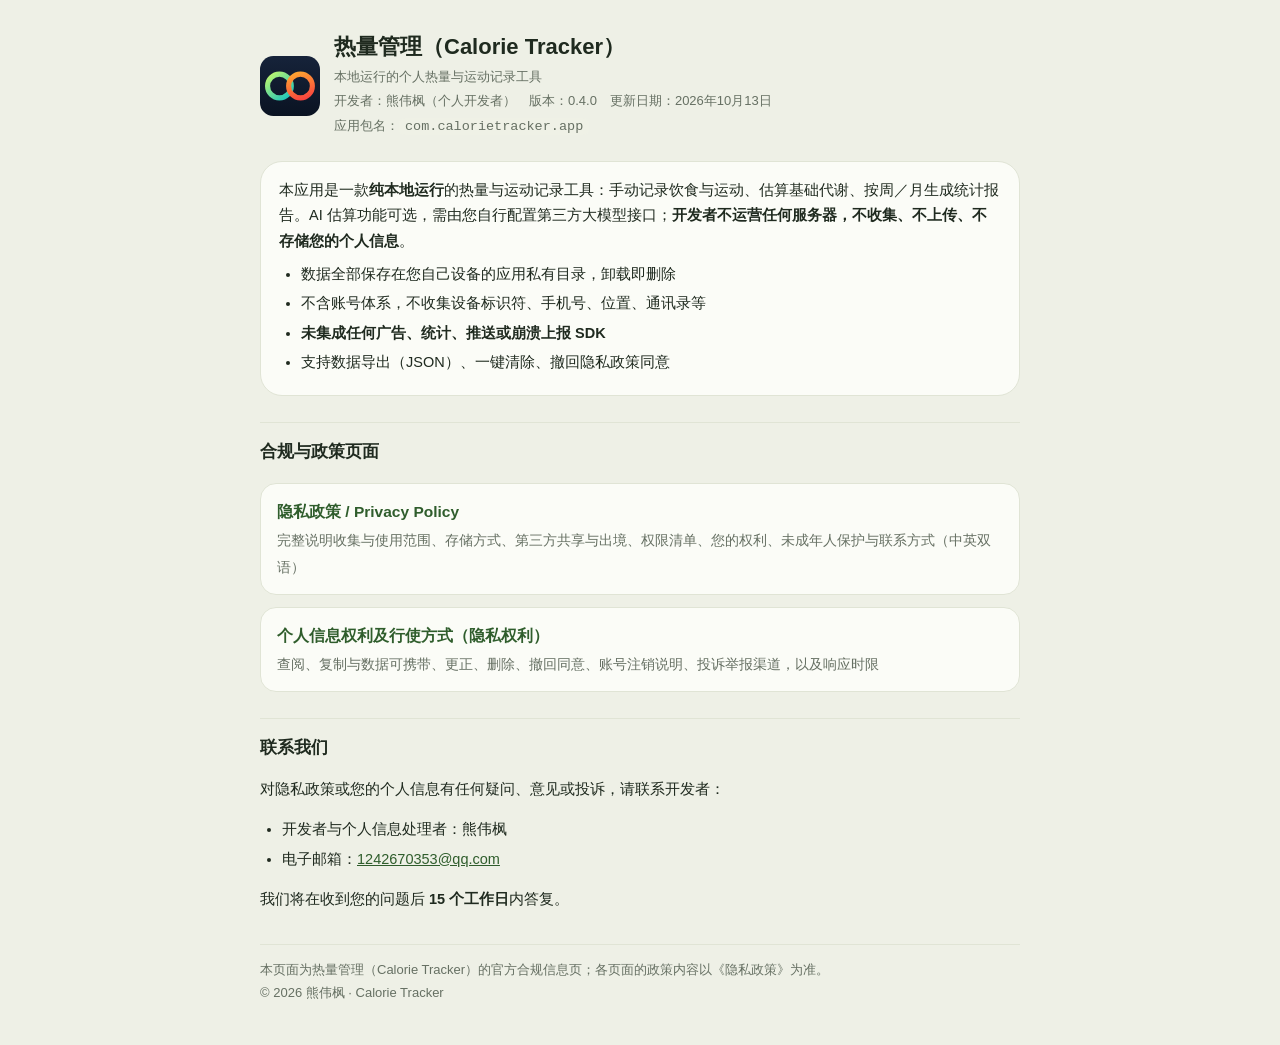
==== index.html @ e2649bfe "Add files via upload" ====
<!doctype html>
<html lang="zh-CN">
<head>
<meta charset="utf-8">
<meta name="viewport" content="width=device-width, initial-scale=1, viewport-fit=cover">
<meta name="referrer" content="no-referrer">
<meta name="theme-color" content="#eef0e6">
<meta name="description" content="热量管理（Calorie Tracker）官方页面：应用简介、隐私政策与个人信息权利行使方式。开发者：熊伟枫。">
<title>热量管理（Calorie Tracker）· 隐私政策与权利说明</title>
<style>
:root{--bg:#eef0e6;--card:#fbfcf7;--ink:#1f2a1f;--muted:#667063;--line:#e0e4d5;--primary:#2f5d2c;--primary-soft:#dfead6;--r-lg:22px;--r-md:16px}
*{box-sizing:border-box}
body{margin:0;background:var(--bg);color:var(--ink);font:15px/1.75 -apple-system,BlinkMacSystemFont,"Segoe UI","Noto Sans SC","PingFang SC","Microsoft YaHei",sans-serif;padding:0 16px 40px;-webkit-text-size-adjust:100%}
.wrap{max-width:760px;margin:0 auto}
header{padding:32px 0 6px;display:flex;gap:14px;align-items:center;flex-wrap:wrap}
h1{font-size:22px;margin:0 0 4px;line-height:1.35}
h2{font-size:17px;margin:26px 0 8px;padding-top:14px;border-top:1px solid var(--line)}
p,li{font-size:14.5px}
ul{padding-left:22px;margin:8px 0}
li{margin:4px 0}
.meta{color:var(--muted);font-size:13px;margin:2px 0}
.card{background:var(--card);border:1px solid var(--line);border-radius:var(--r-lg);padding:16px 18px;margin:14px 0}
.links{display:grid;gap:12px;margin:16px 0}
a.link{display:block;background:var(--card);border:1px solid var(--line);border-radius:var(--r-md);padding:14px 16px;text-decoration:none;color:var(--ink);transition:border-color .15s,background .15s}
a.link:hover,a.link:focus{border-color:var(--primary);background:#f4f7ee}
a.link b{display:block;font-size:15.5px;color:var(--primary);margin-bottom:2px}
a.link span{font-size:13.5px;color:var(--muted)}
a{color:var(--primary)}
code{background:#eff1e6;border-radius:6px;padding:1px 6px;font-size:13.5px;word-break:break-all}
footer{margin-top:32px;padding-top:14px;border-top:1px solid var(--line);color:var(--muted);font-size:13px}
</style>
</head>
<body>
<div class="wrap">

<header>
  <svg viewBox="0 0 36 36" width="60" height="60" role="img" aria-label="热量管理 应用图标">
    <defs>
      <linearGradient id="bgg" gradientUnits="userSpaceOnUse" x1="18" y1="0" x2="18" y2="36">
        <stop offset="0" stop-color="#16233a"/><stop offset="1" stop-color="#0a1322"/>
      </linearGradient>
      <linearGradient id="grn" gradientUnits="userSpaceOnUse" x1="5" y1="10" x2="19" y2="27">
        <stop offset="0" stop-color="#c6f86a"/><stop offset="1" stop-color="#06bfc6"/>
      </linearGradient>
      <linearGradient id="org" gradientUnits="userSpaceOnUse" x1="24" y1="9" x2="30" y2="27">
        <stop offset="0" stop-color="#fea431"/><stop offset="1" stop-color="#f83840"/>
      </linearGradient>
    </defs>
    <rect width="36" height="36" rx="8" fill="url(#bgg)"/>
    <circle cx="11.67" cy="18" r="7.13" fill="none" stroke="url(#grn)" stroke-width="3.07"/>
    <circle cx="24.3" cy="18" r="7.13" fill="none" stroke="url(#org)" stroke-width="3.07"/>
  </svg>
  <div>
    <h1>热量管理（Calorie Tracker）</h1>
    <p class="meta">本地运行的个人热量与运动记录工具</p>
    <p class="meta">开发者：熊伟枫（个人开发者）　版本：0.4.0　更新日期：2026年10月13日</p>
    <p class="meta">应用包名：<code>com.calorietracker.app</code></p>
  </div>
</header>

<div class="card">
  <p style="margin:0">本应用是一款<strong>纯本地运行</strong>的热量与运动记录工具：手动记录饮食与运动、估算基础代谢、按周／月生成统计报告。AI 估算功能可选，需由您自行配置第三方大模型接口；<strong>开发者不运营任何服务器，不收集、不上传、不存储您的个人信息</strong>。</p>
  <ul style="margin-bottom:0">
    <li>数据全部保存在您自己设备的应用私有目录，卸载即删除</li>
    <li>不含账号体系，不收集设备标识符、手机号、位置、通讯录等</li>
    <li><strong>未集成任何广告、统计、推送或崩溃上报 SDK</strong></li>
    <li>支持数据导出（JSON）、一键清除、撤回隐私政策同意</li>
  </ul>
</div>

<h2>合规与政策页面</h2>
<div class="links">
  <a class="link" href="privacy.html">
    <b>隐私政策 / Privacy Policy</b>
    <span>完整说明收集与使用范围、存储方式、第三方共享与出境、权限清单、您的权利、未成年人保护与联系方式（中英双语）</span>
  </a>
  <a class="link" href="privacy.html#rights">
    <b>个人信息权利及行使方式（隐私权利）</b>
    <span>查阅、复制与数据可携带、更正、删除、撤回同意、账号注销说明、投诉举报渠道，以及响应时限</span>
  </a>
</div>

<h2>联系我们</h2>
<p>对隐私政策或您的个人信息有任何疑问、意见或投诉，请联系开发者：</p>
<ul>
  <li>开发者与个人信息处理者：熊伟枫</li>
  <li>电子邮箱：<a href="mailto:1242670353@qq.com">1242670353@qq.com</a></li>
</ul>
<p>我们将在收到您的问题后 <strong>15 个工作日</strong>内答复。</p>

<footer>
  本页面为热量管理（Calorie Tracker）的官方合规信息页；各页面的政策内容以《隐私政策》为准。<br>
  © 2026 熊伟枫 · Calorie Tracker
</footer>
</div>
</body>
</html>
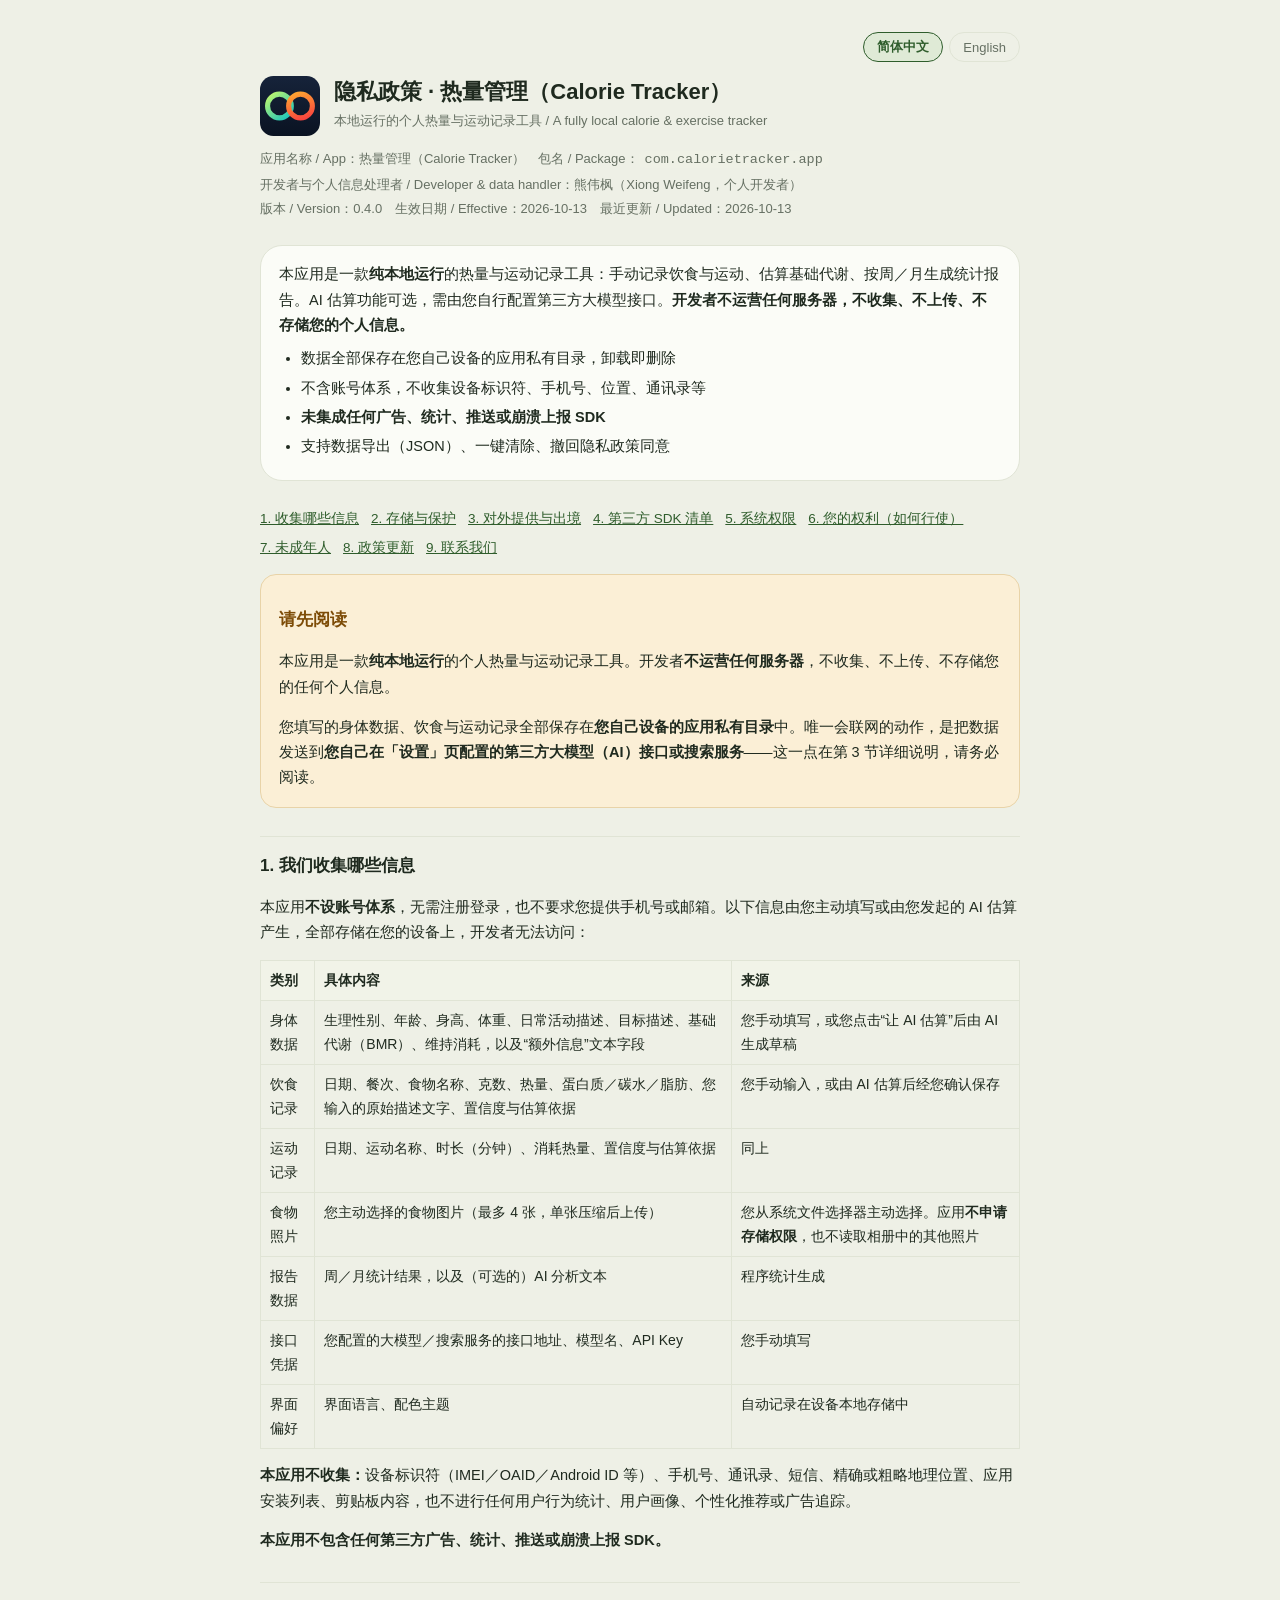
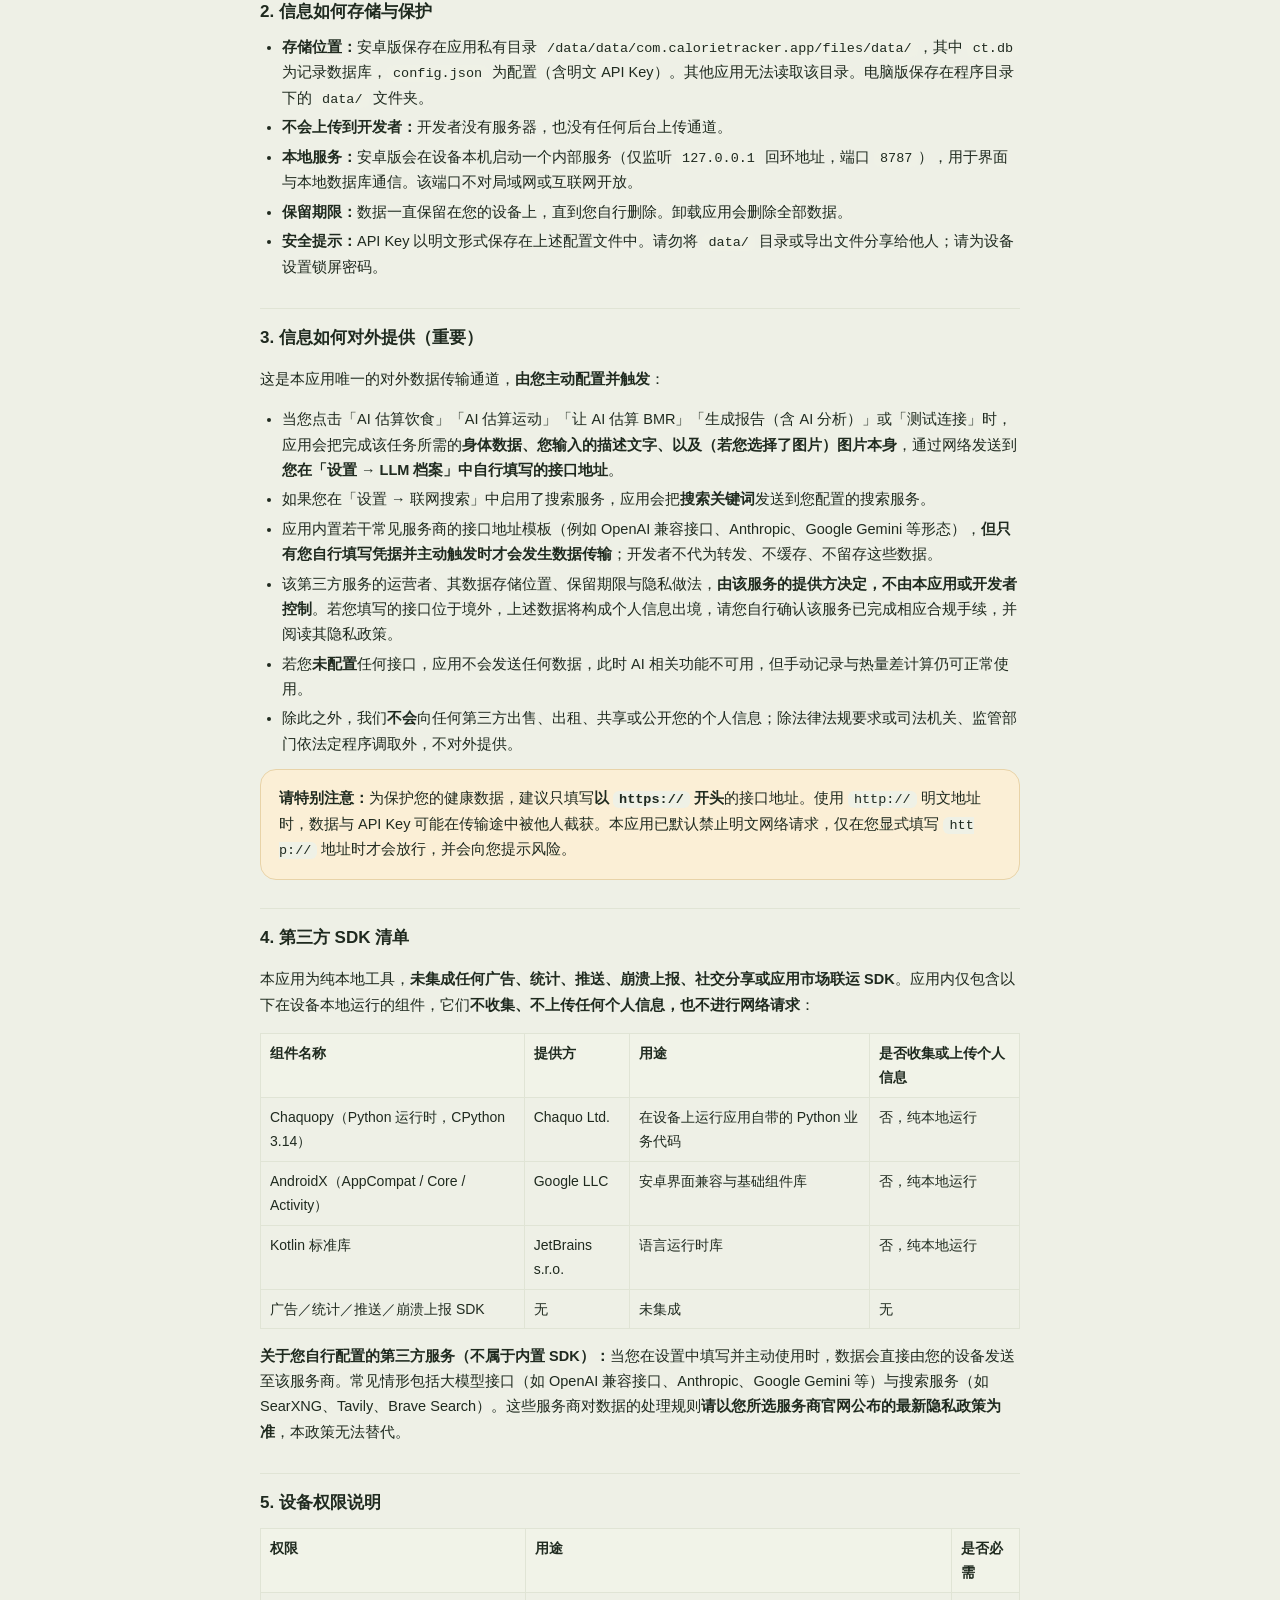
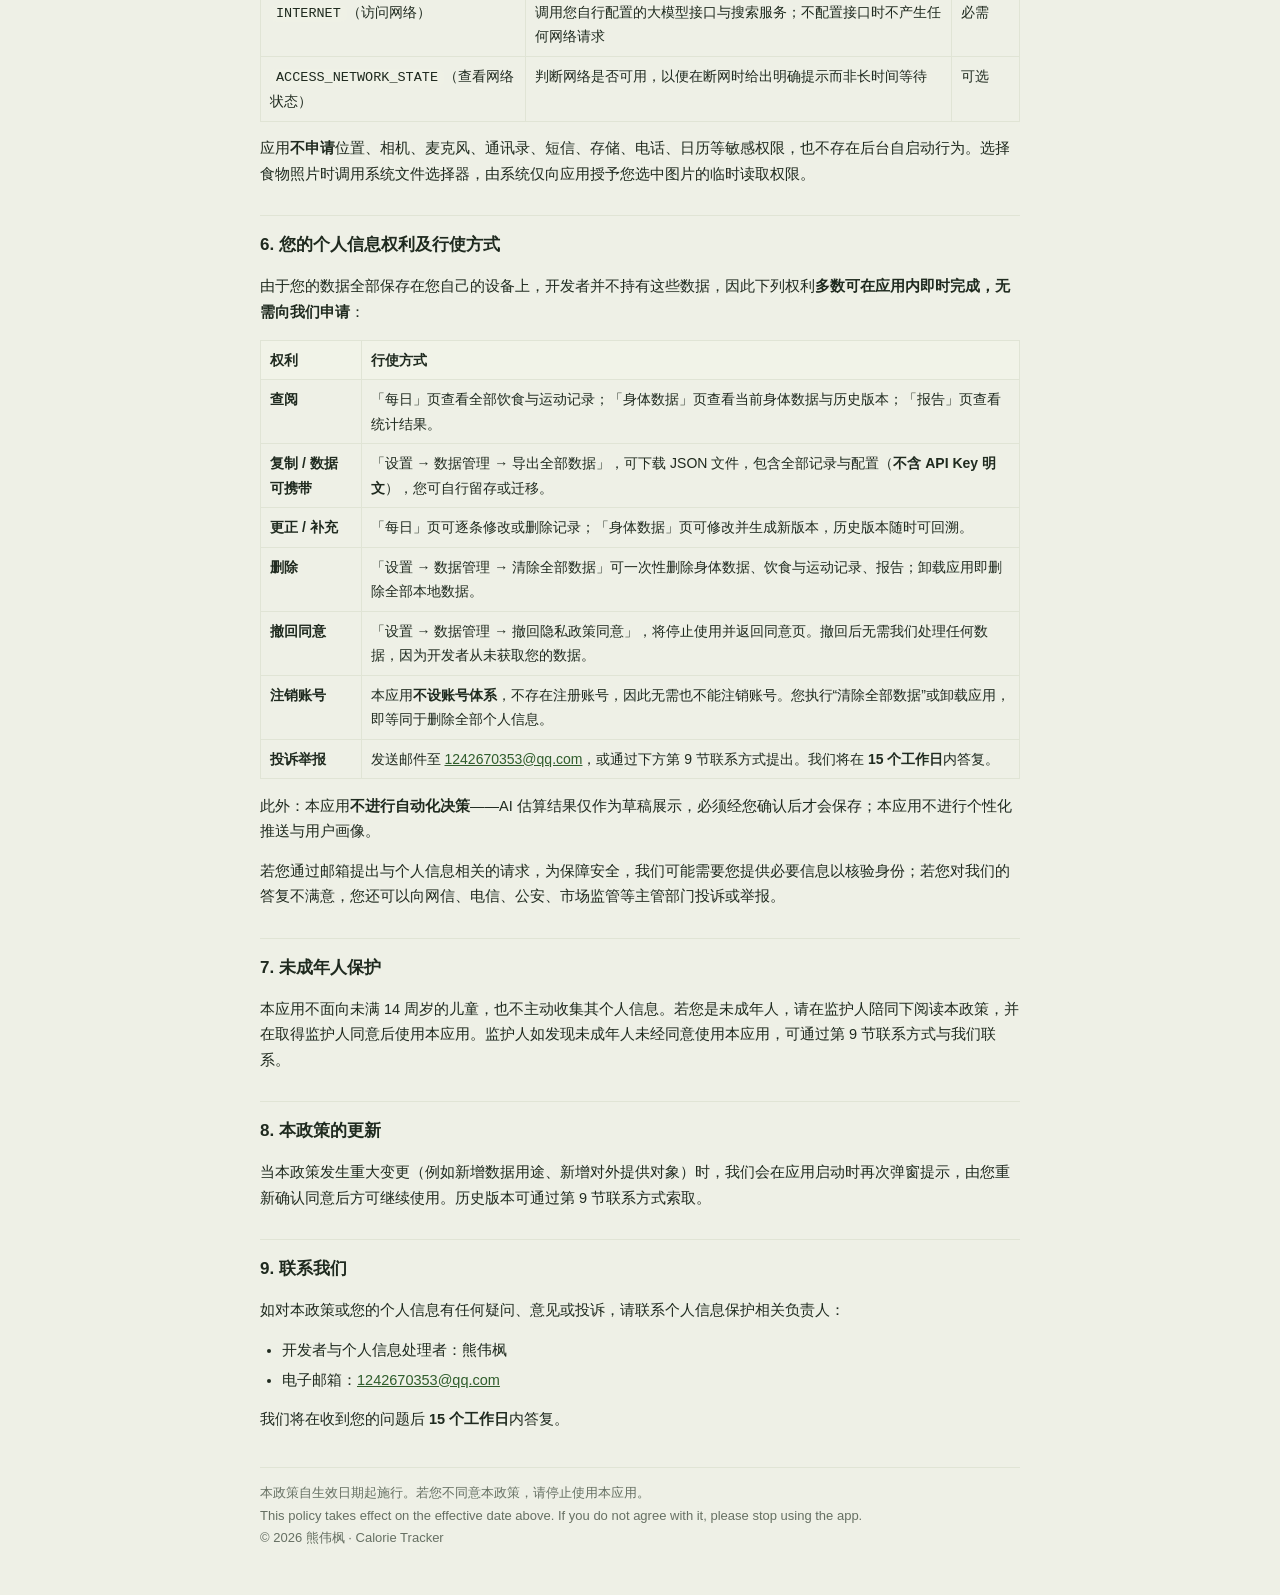
==== commit fde50759: "Add files via upload" ====
--- a/index.html
+++ b/index.html
@@ -5,93 +5,344 @@
 <meta name="viewport" content="width=device-width, initial-scale=1, viewport-fit=cover">
 <meta name="referrer" content="no-referrer">
 <meta name="theme-color" content="#eef0e6">
-<meta name="description" content="热量管理（Calorie Tracker）官方页面：应用简介、隐私政策与个人信息权利行使方式。开发者：熊伟枫。">
-<title>热量管理（Calorie Tracker）· 隐私政策与权利说明</title>
+<meta name="description" content="热量管理（Calorie Tracker）隐私政策、个人信息权利行使方式与应用简介。开发者：熊伟枫。">
+<title>隐私政策 · 热量管理（Calorie Tracker）</title>
 <style>
-:root{--bg:#eef0e6;--card:#fbfcf7;--ink:#1f2a1f;--muted:#667063;--line:#e0e4d5;--primary:#2f5d2c;--primary-soft:#dfead6;--r-lg:22px;--r-md:16px}
+:root{--bg:#eef0e6;--card:#fbfcf7;--ink:#1f2a1f;--muted:#667063;--line:#e0e4d5;--primary:#2f5d2c;--primary-soft:#dfead6;--warn:#a4640f;--warn-soft:#fbefd6;--r-lg:22px;--r-md:16px;--r-sm:12px}
 *{box-sizing:border-box}
-body{margin:0;background:var(--bg);color:var(--ink);font:15px/1.75 -apple-system,BlinkMacSystemFont,"Segoe UI","Noto Sans SC","PingFang SC","Microsoft YaHei",sans-serif;padding:0 16px 40px;-webkit-text-size-adjust:100%}
+body{margin:0;background:var(--bg);color:var(--ink);font:15px/1.75 -apple-system,BlinkMacSystemFont,"Segoe UI","Noto Sans SC","PingFang SC","Microsoft YaHei",sans-serif;padding:0 16px 48px;-webkit-text-size-adjust:100%}
 .wrap{max-width:760px;margin:0 auto}
-header{padding:32px 0 6px;display:flex;gap:14px;align-items:center;flex-wrap:wrap}
+header{padding:28px 0 8px}
+.hero{display:flex;gap:14px;align-items:center;flex-wrap:wrap}
 h1{font-size:22px;margin:0 0 4px;line-height:1.35}
-h2{font-size:17px;margin:26px 0 8px;padding-top:14px;border-top:1px solid var(--line)}
+h2{font-size:17px;margin:28px 0 8px;padding-top:14px;border-top:1px solid var(--line)}
+h3{font-size:15px;margin:18px 0 6px}
 p,li{font-size:14.5px}
-ul{padding-left:22px;margin:8px 0}
+ul,ol{padding-left:22px;margin:8px 0}
 li{margin:4px 0}
 .meta{color:var(--muted);font-size:13px;margin:2px 0}
 .card{background:var(--card);border:1px solid var(--line);border-radius:var(--r-lg);padding:16px 18px;margin:14px 0}
-.links{display:grid;gap:12px;margin:16px 0}
-a.link{display:block;background:var(--card);border:1px solid var(--line);border-radius:var(--r-md);padding:14px 16px;text-decoration:none;color:var(--ink);transition:border-color .15s,background .15s}
-a.link:hover,a.link:focus{border-color:var(--primary);background:#f4f7ee}
-a.link b{display:block;font-size:15.5px;color:var(--primary);margin-bottom:2px}
-a.link span{font-size:13.5px;color:var(--muted)}
+.warn{background:var(--warn-soft);border-color:#e8d3a8;border-radius:var(--r-md)}
+.warn h2,.warn h3{border:0;margin-top:0;color:#7d4c07}
+code{background:#eff1e6;border-radius:6px;padding:1px 6px;font-size:13.5px;word-break:break-all}
+table{width:100%;border-collapse:collapse;margin:10px 0;font-size:14px}
+th,td{border:1px solid var(--line);padding:7px 9px;text-align:left;vertical-align:top}
+th{background:#f1f3e8;font-weight:600}
 a{color:var(--primary)}
-code{background:#eff1e6;border-radius:6px;padding:1px 6px;font-size:13.5px;word-break:break-all}
-footer{margin-top:32px;padding-top:14px;border-top:1px solid var(--line);color:var(--muted);font-size:13px}
+.toc{display:flex;flex-wrap:wrap;gap:6px 12px;padding:12px 0 0;font-size:13.5px}
+.top{display:flex;gap:10px;align-items:center;flex-wrap:wrap;padding:4px 0 0}
+.lang{display:flex;gap:6px;margin-left:auto}
+.lang button{background:transparent;border:1px solid var(--line);border-radius:999px;padding:5px 13px;font-size:13px;color:var(--muted);cursor:pointer;font-family:inherit}
+.lang button[aria-pressed="true"]{background:var(--primary-soft);border-color:var(--primary);color:var(--primary);font-weight:600}
+.anchor{scroll-margin-top:16px}
+footer{margin-top:34px;padding-top:14px;border-top:1px solid var(--line);color:var(--muted);font-size:13px}
+[hidden]{display:none!important}
+@media print{body{background:#fff}.lang{display:none}}
 </style>
 </head>
 <body>
 <div class="wrap">
 
 <header>
-  <svg viewBox="0 0 36 36" width="60" height="60" role="img" aria-label="热量管理 应用图标">
-    <defs>
-      <linearGradient id="bgg" gradientUnits="userSpaceOnUse" x1="18" y1="0" x2="18" y2="36">
-        <stop offset="0" stop-color="#16233a"/><stop offset="1" stop-color="#0a1322"/>
-      </linearGradient>
-      <linearGradient id="grn" gradientUnits="userSpaceOnUse" x1="5" y1="10" x2="19" y2="27">
-        <stop offset="0" stop-color="#c6f86a"/><stop offset="1" stop-color="#06bfc6"/>
-      </linearGradient>
-      <linearGradient id="org" gradientUnits="userSpaceOnUse" x1="24" y1="9" x2="30" y2="27">
-        <stop offset="0" stop-color="#fea431"/><stop offset="1" stop-color="#f83840"/>
-      </linearGradient>
-    </defs>
-    <rect width="36" height="36" rx="8" fill="url(#bgg)"/>
-    <circle cx="11.67" cy="18" r="7.13" fill="none" stroke="url(#grn)" stroke-width="3.07"/>
-    <circle cx="24.3" cy="18" r="7.13" fill="none" stroke="url(#org)" stroke-width="3.07"/>
-  </svg>
-  <div>
-    <h1>热量管理（Calorie Tracker）</h1>
-    <p class="meta">本地运行的个人热量与运动记录工具</p>
-    <p class="meta">开发者：熊伟枫（个人开发者）　版本：0.4.0　更新日期：2026年10月13日</p>
-    <p class="meta">应用包名：<code>com.calorietracker.app</code></p>
-  </div>
+  <div class="top">
+    <span class="lang">
+      <button type="button" data-lang="zh-CN" aria-pressed="true">简体中文</button>
+      <button type="button" data-lang="en" aria-pressed="false">English</button>
+    </span>
+  </div>
+  <div class="hero" style="margin-top:14px">
+    <svg viewBox="0 0 36 36" width="60" height="60" role="img" aria-label="热量管理 应用图标">
+      <defs>
+        <linearGradient id="bgg" gradientUnits="userSpaceOnUse" x1="18" y1="0" x2="18" y2="36">
+          <stop offset="0" stop-color="#16233a"/><stop offset="1" stop-color="#0a1322"/>
+        </linearGradient>
+        <linearGradient id="grn" gradientUnits="userSpaceOnUse" x1="5" y1="10" x2="19" y2="27">
+          <stop offset="0" stop-color="#c6f86a"/><stop offset="1" stop-color="#06bfc6"/>
+        </linearGradient>
+        <linearGradient id="org" gradientUnits="userSpaceOnUse" x1="24" y1="9" x2="30" y2="27">
+          <stop offset="0" stop-color="#fea431"/><stop offset="1" stop-color="#f83840"/>
+        </linearGradient>
+      </defs>
+      <rect width="36" height="36" rx="8" fill="url(#bgg)"/>
+      <circle cx="11.67" cy="18" r="7.13" fill="none" stroke="url(#grn)" stroke-width="3.07"/>
+      <circle cx="24.3" cy="18" r="7.13" fill="none" stroke="url(#org)" stroke-width="3.07"/>
+    </svg>
+    <div>
+      <h1>隐私政策 · 热量管理（Calorie Tracker）</h1>
+      <p class="meta">本地运行的个人热量与运动记录工具 / A fully local calorie &amp; exercise tracker</p>
+    </div>
+  </div>
+  <p class="meta" style="margin-top:12px">应用名称 / App：热量管理（Calorie Tracker）　包名 / Package：<code>com.calorietracker.app</code></p>
+  <p class="meta">开发者与个人信息处理者 / Developer &amp; data handler：熊伟枫（Xiong Weifeng，个人开发者）</p>
+  <p class="meta">版本 / Version：0.4.0　生效日期 / Effective：2026-10-13　最近更新 / Updated：2026-10-13</p>
 </header>
 
-<div class="card">
-  <p style="margin:0">本应用是一款<strong>纯本地运行</strong>的热量与运动记录工具：手动记录饮食与运动、估算基础代谢、按周／月生成统计报告。AI 估算功能可选，需由您自行配置第三方大模型接口；<strong>开发者不运营任何服务器，不收集、不上传、不存储您的个人信息</strong>。</p>
-  <ul style="margin-bottom:0">
-    <li>数据全部保存在您自己设备的应用私有目录，卸载即删除</li>
-    <li>不含账号体系，不收集设备标识符、手机号、位置、通讯录等</li>
-    <li><strong>未集成任何广告、统计、推送或崩溃上报 SDK</strong></li>
-    <li>支持数据导出（JSON）、一键清除、撤回隐私政策同意</li>
-  </ul>
+<!-- ==================== 简体中文 ==================== -->
+<div data-lang-block="zh-CN">
+
+  <div class="card">
+    <p style="margin:0 0 6px">本应用是一款<strong>纯本地运行</strong>的热量与运动记录工具：手动记录饮食与运动、估算基础代谢、按周／月生成统计报告。AI 估算功能可选，需由您自行配置第三方大模型接口。<strong>开发者不运营任何服务器，不收集、不上传、不存储您的个人信息。</strong></p>
+    <ul style="margin-bottom:0">
+      <li>数据全部保存在您自己设备的应用私有目录，卸载即删除</li>
+      <li>不含账号体系，不收集设备标识符、手机号、位置、通讯录等</li>
+      <li><strong>未集成任何广告、统计、推送或崩溃上报 SDK</strong></li>
+      <li>支持数据导出（JSON）、一键清除、撤回隐私政策同意</li>
+    </ul>
+  </div>
+
+  <nav class="toc" aria-label="目录">
+    <a href="#collect">1. 收集哪些信息</a>
+    <a href="#store">2. 存储与保护</a>
+    <a href="#share">3. 对外提供与出境</a>
+    <a href="#sdk">4. 第三方 SDK 清单</a>
+    <a href="#permission">5. 系统权限</a>
+    <a href="#rights">6. 您的权利（如何行使）</a>
+    <a href="#minor">7. 未成年人</a>
+    <a href="#update">8. 政策更新</a>
+    <a href="#contact">9. 联系我们</a>
+  </nav>
+
+  <div class="card warn">
+    <h2>请先阅读</h2>
+    <p>本应用是一款<strong>纯本地运行</strong>的个人热量与运动记录工具。开发者<strong>不运营任何服务器</strong>，不收集、不上传、不存储您的任何个人信息。</p>
+    <p style="margin-bottom:0">您填写的身体数据、饮食与运动记录全部保存在<strong>您自己设备的应用私有目录</strong>中。唯一会联网的动作，是把数据发送到<strong>您自己在「设置」页配置的第三方大模型（AI）接口或搜索服务</strong>——这一点在第 3 节详细说明，请务必阅读。</p>
+  </div>
+
+  <h2 id="collect" class="anchor">1. 我们收集哪些信息</h2>
+  <p>本应用<strong>不设账号体系</strong>，无需注册登录，也不要求您提供手机号或邮箱。以下信息由您主动填写或由您发起的 AI 估算产生，全部存储在您的设备上，开发者无法访问：</p>
+  <table>
+    <tr><th>类别</th><th>具体内容</th><th>来源</th></tr>
+    <tr><td>身体数据</td><td>生理性别、年龄、身高、体重、日常活动描述、目标描述、基础代谢（BMR）、维持消耗，以及“额外信息”文本字段</td><td>您手动填写，或您点击“让 AI 估算”后由 AI 生成草稿</td></tr>
+    <tr><td>饮食记录</td><td>日期、餐次、食物名称、克数、热量、蛋白质／碳水／脂肪、您输入的原始描述文字、置信度与估算依据</td><td>您手动输入，或由 AI 估算后经您确认保存</td></tr>
+    <tr><td>运动记录</td><td>日期、运动名称、时长（分钟）、消耗热量、置信度与估算依据</td><td>同上</td></tr>
+    <tr><td>食物照片</td><td>您主动选择的食物图片（最多 4 张，单张压缩后上传）</td><td>您从系统文件选择器主动选择。应用<strong>不申请存储权限</strong>，也不读取相册中的其他照片</td></tr>
+    <tr><td>报告数据</td><td>周／月统计结果，以及（可选的）AI 分析文本</td><td>程序统计生成</td></tr>
+    <tr><td>接口凭据</td><td>您配置的大模型／搜索服务的接口地址、模型名、API Key</td><td>您手动填写</td></tr>
+    <tr><td>界面偏好</td><td>界面语言、配色主题</td><td>自动记录在设备本地存储中</td></tr>
+  </table>
+  <p><strong>本应用不收集：</strong>设备标识符（IMEI／OAID／Android ID 等）、手机号、通讯录、短信、精确或粗略地理位置、应用安装列表、剪贴板内容，也不进行任何用户行为统计、用户画像、个性化推荐或广告追踪。</p>
+  <p><strong>本应用不包含任何第三方广告、统计、推送或崩溃上报 SDK。</strong></p>
+
+  <h2 id="store" class="anchor">2. 信息如何存储与保护</h2>
+  <ul>
+    <li><strong>存储位置：</strong>安卓版保存在应用私有目录 <code>/data/data/com.calorietracker.app/files/data/</code>，其中 <code>ct.db</code> 为记录数据库，<code>config.json</code> 为配置（含明文 API Key）。其他应用无法读取该目录。电脑版保存在程序目录下的 <code>data/</code> 文件夹。</li>
+    <li><strong>不会上传到开发者：</strong>开发者没有服务器，也没有任何后台上传通道。</li>
+    <li><strong>本地服务：</strong>安卓版会在设备本机启动一个内部服务（仅监听 <code>127.0.0.1</code> 回环地址，端口 <code>8787</code>），用于界面与本地数据库通信。该端口不对局域网或互联网开放。</li>
+    <li><strong>保留期限：</strong>数据一直保留在您的设备上，直到您自行删除。卸载应用会删除全部数据。</li>
+    <li><strong>安全提示：</strong>API Key 以明文形式保存在上述配置文件中。请勿将 <code>data/</code> 目录或导出文件分享给他人；请为设备设置锁屏密码。</li>
+  </ul>
+
+  <h2 id="share" class="anchor">3. 信息如何对外提供（重要）</h2>
+  <p>这是本应用唯一的对外数据传输通道，<strong>由您主动配置并触发</strong>：</p>
+  <ul>
+    <li>当您点击「AI 估算饮食」「AI 估算运动」「让 AI 估算 BMR」「生成报告（含 AI 分析）」或「测试连接」时，应用会把完成该任务所需的<strong>身体数据、您输入的描述文字、以及（若您选择了图片）图片本身</strong>，通过网络发送到<strong>您在「设置 → LLM 档案」中自行填写的接口地址</strong>。</li>
+    <li>如果您在「设置 → 联网搜索」中启用了搜索服务，应用会把<strong>搜索关键词</strong>发送到您配置的搜索服务。</li>
+    <li>应用内置若干常见服务商的接口地址模板（例如 OpenAI 兼容接口、Anthropic、Google Gemini 等形态），<strong>但只有您自行填写凭据并主动触发时才会发生数据传输</strong>；开发者不代为转发、不缓存、不留存这些数据。</li>
+    <li>该第三方服务的运营者、其数据存储位置、保留期限与隐私做法，<strong>由该服务的提供方决定，不由本应用或开发者控制</strong>。若您填写的接口位于境外，上述数据将构成个人信息出境，请您自行确认该服务已完成相应合规手续，并阅读其隐私政策。</li>
+    <li>若您<strong>未配置</strong>任何接口，应用不会发送任何数据，此时 AI 相关功能不可用，但手动记录与热量差计算仍可正常使用。</li>
+    <li>除此之外，我们<strong>不会</strong>向任何第三方出售、出租、共享或公开您的个人信息；除法律法规要求或司法机关、监管部门依法定程序调取外，不对外提供。</li>
+  </ul>
+  <p class="card warn" style="margin:12px 0"><strong>请特别注意：</strong>为保护您的健康数据，建议只填写<strong>以 <code>https://</code> 开头</strong>的接口地址。使用 <code>http://</code> 明文地址时，数据与 API Key 可能在传输途中被他人截获。本应用已默认禁止明文网络请求，仅在您显式填写 <code>http://</code> 地址时才会放行，并会向您提示风险。</p>
+
+  <h2 id="sdk" class="anchor">4. 第三方 SDK 清单</h2>
+  <p>本应用为纯本地工具，<strong>未集成任何广告、统计、推送、崩溃上报、社交分享或应用市场联运 SDK</strong>。应用内仅包含以下在设备本地运行的组件，它们<strong>不收集、不上传任何个人信息，也不进行网络请求</strong>：</p>
+  <table>
+    <tr><th>组件名称</th><th>提供方</th><th>用途</th><th>是否收集或上传个人信息</th></tr>
+    <tr><td>Chaquopy（Python 运行时，CPython 3.14）</td><td>Chaquo Ltd.</td><td>在设备上运行应用自带的 Python 业务代码</td><td>否，纯本地运行</td></tr>
+    <tr><td>AndroidX（AppCompat / Core / Activity）</td><td>Google LLC</td><td>安卓界面兼容与基础组件库</td><td>否，纯本地运行</td></tr>
+    <tr><td>Kotlin 标准库</td><td>JetBrains s.r.o.</td><td>语言运行时库</td><td>否，纯本地运行</td></tr>
+    <tr><td>广告／统计／推送／崩溃上报 SDK</td><td>无</td><td>未集成</td><td>无</td></tr>
+  </table>
+  <p><strong>关于您自行配置的第三方服务（不属于内置 SDK）：</strong>当您在设置中填写并主动使用时，数据会直接由您的设备发送至该服务商。常见情形包括大模型接口（如 OpenAI 兼容接口、Anthropic、Google Gemini 等）与搜索服务（如 SearXNG、Tavily、Brave Search）。这些服务商对数据的处理规则<strong>请以您所选服务商官网公布的最新隐私政策为准</strong>，本政策无法替代。</p>
+
+  <h2 id="permission" class="anchor">5. 设备权限说明</h2>
+  <table>
+    <tr><th>权限</th><th>用途</th><th>是否必需</th></tr>
+    <tr><td><code>INTERNET</code>（访问网络）</td><td>调用您自行配置的大模型接口与搜索服务；不配置接口时不产生任何网络请求</td><td>必需</td></tr>
+    <tr><td><code>ACCESS_NETWORK_STATE</code>（查看网络状态）</td><td>判断网络是否可用，以便在断网时给出明确提示而非长时间等待</td><td>可选</td></tr>
+  </table>
+  <p>应用<strong>不申请</strong>位置、相机、麦克风、通讯录、短信、存储、电话、日历等敏感权限，也不存在后台自启动行为。选择食物照片时调用系统文件选择器，由系统仅向应用授予您选中图片的临时读取权限。</p>
+
+  <h2 id="rights" class="anchor">6. 您的个人信息权利及行使方式</h2>
+  <p>由于您的数据全部保存在您自己的设备上，开发者并不持有这些数据，因此下列权利<strong>多数可在应用内即时完成，无需向我们申请</strong>：</p>
+  <table>
+    <tr><th>权利</th><th>行使方式</th></tr>
+    <tr><td><strong>查阅</strong></td><td>「每日」页查看全部饮食与运动记录；「身体数据」页查看当前身体数据与历史版本；「报告」页查看统计结果。</td></tr>
+    <tr><td><strong>复制 / 数据可携带</strong></td><td>「设置 → 数据管理 → 导出全部数据」，可下载 JSON 文件，包含全部记录与配置（<strong>不含 API Key 明文</strong>），您可自行留存或迁移。</td></tr>
+    <tr><td><strong>更正 / 补充</strong></td><td>「每日」页可逐条修改或删除记录；「身体数据」页可修改并生成新版本，历史版本随时可回溯。</td></tr>
+    <tr><td><strong>删除</strong></td><td>「设置 → 数据管理 → 清除全部数据」可一次性删除身体数据、饮食与运动记录、报告；卸载应用即删除全部本地数据。</td></tr>
+    <tr><td><strong>撤回同意</strong></td><td>「设置 → 数据管理 → 撤回隐私政策同意」，将停止使用并返回同意页。撤回后无需我们处理任何数据，因为开发者从未获取您的数据。</td></tr>
+    <tr><td><strong>注销账号</strong></td><td>本应用<strong>不设账号体系</strong>，不存在注册账号，因此无需也不能注销账号。您执行“清除全部数据”或卸载应用，即等同于删除全部个人信息。</td></tr>
+    <tr><td><strong>投诉举报</strong></td><td>发送邮件至 <a href="mailto:1242670353@qq.com">1242670353@qq.com</a>，或通过下方第 9 节联系方式提出。我们将在 <strong>15 个工作日</strong>内答复。</td></tr>
+  </table>
+  <p>此外：本应用<strong>不进行自动化决策</strong>——AI 估算结果仅作为草稿展示，必须经您确认后才会保存；本应用不进行个性化推送与用户画像。</p>
+  <p>若您通过邮箱提出与个人信息相关的请求，为保障安全，我们可能需要您提供必要信息以核验身份；若您对我们的答复不满意，您还可以向网信、电信、公安、市场监管等主管部门投诉或举报。</p>
+
+  <h2 id="minor" class="anchor">7. 未成年人保护</h2>
+  <p>本应用不面向未满 14 周岁的儿童，也不主动收集其个人信息。若您是未成年人，请在监护人陪同下阅读本政策，并在取得监护人同意后使用本应用。监护人如发现未成年人未经同意使用本应用，可通过第 9 节联系方式与我们联系。</p>
+
+  <h2 id="update" class="anchor">8. 本政策的更新</h2>
+  <p>当本政策发生重大变更（例如新增数据用途、新增对外提供对象）时，我们会在应用启动时再次弹窗提示，由您重新确认同意后方可继续使用。历史版本可通过第 9 节联系方式索取。</p>
+
+  <h2 id="contact" class="anchor">9. 联系我们</h2>
+  <p>如对本政策或您的个人信息有任何疑问、意见或投诉，请联系个人信息保护相关负责人：</p>
+  <ul>
+    <li>开发者与个人信息处理者：熊伟枫</li>
+    <li>电子邮箱：<a href="mailto:1242670353@qq.com">1242670353@qq.com</a></li>
+    <!-- 应用在华为应用市场上架后，可取消下面一行的注释并填入详情页链接：
+    <li>应用市场详情页：<a href="在此填入华为应用市场详情页链接">热量管理 - 华为应用市场</a></li>
+    -->
+  </ul>
+  <p>我们将在收到您的问题后 <strong>15 个工作日</strong>内答复。</p>
+
 </div>
 
-<h2>合规与政策页面</h2>
-<div class="links">
-  <a class="link" href="privacy.html">
-    <b>隐私政策 / Privacy Policy</b>
-    <span>完整说明收集与使用范围、存储方式、第三方共享与出境、权限清单、您的权利、未成年人保护与联系方式（中英双语）</span>
-  </a>
-  <a class="link" href="privacy.html#rights">
-    <b>个人信息权利及行使方式（隐私权利）</b>
-    <span>查阅、复制与数据可携带、更正、删除、撤回同意、账号注销说明、投诉举报渠道，以及响应时限</span>
-  </a>
+<!-- ==================== English ==================== -->
+<div data-lang-block="en" hidden>
+
+  <div class="card">
+    <p style="margin:0 0 6px">Calorie Tracker is a <strong>fully local</strong> calorie and exercise logging tool: log food and workouts manually, estimate your BMR, and generate weekly/monthly reports. The optional AI estimate features require you to configure your own third-party LLM endpoint. <strong>The developer operates no server and does not collect, upload or store your personal information.</strong></p>
+    <ul style="margin-bottom:0">
+      <li>All data stays in your device's private app storage and is erased on uninstall</li>
+      <li>No account system; no device identifiers, phone number, location or contacts collected</li>
+      <li><strong>No advertising, analytics, push or crash-reporting SDK is integrated</strong></li>
+      <li>Supports JSON export, one-tap erasure, and withdrawal of privacy consent</li>
+    </ul>
+  </div>
+
+  <nav class="toc" aria-label="Contents">
+    <a href="#en-collect">1. Information collected</a>
+    <a href="#en-store">2. Storage and protection</a>
+    <a href="#en-share">3. Disclosure and cross-border transfer</a>
+    <a href="#en-sdk">4. Third-party SDKs</a>
+    <a href="#en-permission">5. Permissions</a>
+    <a href="#en-rights">6. Your rights</a>
+    <a href="#en-minor">7. Minors</a>
+    <a href="#en-update">8. Policy changes</a>
+    <a href="#en-contact">9. Contact us</a>
+  </nav>
+
+  <div class="card warn">
+    <h2>Please read first</h2>
+    <p>Calorie Tracker is a <strong>fully local</strong> personal calorie and exercise logging tool. The developer <strong>operates no server</strong> and does not collect, upload, or store any of your personal information.</p>
+    <p style="margin-bottom:0">The body data and food/exercise records you enter stay in <strong>your own device's private app storage</strong>. The only network activity is sending data to the <strong>third-party AI (LLM) endpoint or search service that you configure yourself</strong> in Settings. Please read Section 3 carefully.</p>
+  </div>
+
+  <h2 id="en-collect" class="anchor">1. What information is collected</h2>
+  <p>The app has <strong>no account system</strong> and requires no sign-up, phone number or email address. The following is entered by you or produced by an AI estimate you trigger, and is stored on your device only — the developer cannot access it:</p>
+  <table>
+    <tr><th>Category</th><th>Details</th><th>Source</th></tr>
+    <tr><td>Body data</td><td>Sex, age, height, weight, daily-activity description, goal description, BMR, maintenance burn, and a free-text "extra" field</td><td>Entered by you, or drafted by AI when you tap "estimate"</td></tr>
+    <tr><td>Food records</td><td>Date, meal, food name, grams, calories, protein/carbs/fat, your original description text, confidence and basis</td><td>Entered by you, or AI-estimated and confirmed by you</td></tr>
+    <tr><td>Exercise records</td><td>Date, activity name, minutes, calories burned, confidence and basis</td><td>As above</td></tr>
+    <tr><td>Food photos</td><td>Photos you actively pick (up to 4, compressed before sending)</td><td>Chosen by you via the system picker. The app requests <strong>no storage permission</strong> and cannot read other photos</td></tr>
+    <tr><td>Reports</td><td>Weekly/monthly statistics and optional AI analysis text</td><td>Computed by the app</td></tr>
+    <tr><td>Credentials</td><td>Endpoint URL, model name and API key for the LLM/search service you configure</td><td>Entered by you</td></tr>
+    <tr><td>Preferences</td><td>Interface language and colour theme</td><td>Stored in local device storage</td></tr>
+  </table>
+  <p><strong>The app does NOT collect:</strong> device identifiers (IMEI / OAID / Android ID), phone number, contacts, SMS, precise or coarse location, installed-app list, or clipboard content. It performs no behavioural analytics, profiling, personalised recommendation or ad tracking.</p>
+  <p><strong>The app contains no third-party advertising, analytics, push, or crash-reporting SDK.</strong></p>
+
+  <h2 id="en-store" class="anchor">2. How information is stored and protected</h2>
+  <ul>
+    <li><strong>Location:</strong> on Android, in the app's private directory <code>/data/data/com.calorietracker.app/files/data/</code>, where <code>ct.db</code> holds records and <code>config.json</code> holds settings (including the API key in plain text). Other apps cannot read this directory. On desktop it is the <code>data/</code> folder next to the program.</li>
+    <li><strong>Never uploaded to the developer:</strong> the developer has no server and no upload channel.</li>
+    <li><strong>Local service:</strong> on Android the app runs an internal service bound to <code>127.0.0.1:8787</code> only, for communication between the UI and the local database. It is not exposed to the LAN or the internet.</li>
+    <li><strong>Retention:</strong> data stays on your device until you delete it. Uninstalling the app removes all data.</li>
+    <li><strong>Security note:</strong> the API key is stored in plain text in the config file. Do not share the <code>data/</code> folder or export files, and set a device lock screen.</li>
+  </ul>
+
+  <h2 id="en-share" class="anchor">3. Disclosure to third parties (important)</h2>
+  <p>This is the app's only outbound data channel, and it is <strong>configured and triggered by you</strong>:</p>
+  <ul>
+    <li>When you tap "AI-estimate food", "AI-estimate exercise", "estimate BMR", "generate report (with AI analysis)" or "test connection", the app sends the <strong>body data, your description text and (if you selected images) the images themselves</strong> over the network to the <strong>endpoint you entered under Settings → LLM profiles</strong>.</li>
+    <li>If you enable a search provider under Settings → Web search, the app sends the <strong>search query</strong> to the service you configured.</li>
+    <li>The app ships template endpoint addresses for common providers (e.g. OpenAI-compatible, Anthropic, Google Gemini forms), but <strong>no data is transmitted unless you enter credentials and trigger the action yourself</strong>. The developer does not relay, cache or retain this data.</li>
+    <li>That provider's operator, storage location, retention period and privacy practices are <strong>determined by that provider, not by this app or its developer</strong>. If the endpoint you enter is outside your country, this constitutes a cross-border transfer — please verify that provider's compliance and read its privacy policy.</li>
+    <li>If you configure <strong>no</strong> endpoint, the app sends nothing. AI features are unavailable, but manual logging and calorie-balance calculation still work.</li>
+    <li>Otherwise we <strong>never</strong> sell, rent, share or disclose your personal information to any third party; disclosure occurs only where required by law or by a competent authority acting through due legal process.</li>
+  </ul>
+  <p class="card warn" style="margin:12px 0"><strong>Important:</strong> to protect your health data, prefer endpoints beginning with <code>https://</code>. With a plain <code>http://</code> endpoint, your data and API key may be intercepted in transit. The app blocks cleartext traffic by default and only allows it when you explicitly enter an <code>http://</code> address, after warning you of the risk.</p>
+
+  <h2 id="en-sdk" class="anchor">4. Third-party SDK list</h2>
+  <p>The app is a fully local tool and integrates <strong>no advertising, analytics, push, crash-reporting, social-sharing or app-store distribution SDK</strong>. It contains only the following components that run locally on the device and <strong>collect nothing, upload nothing and make no network requests</strong>:</p>
+  <table>
+    <tr><th>Component</th><th>Provider</th><th>Purpose</th><th>Collects/uploads personal data</th></tr>
+    <tr><td>Chaquopy (Python runtime, CPython 3.14)</td><td>Chaquo Ltd.</td><td>Runs the app's bundled Python business logic on device</td><td>No, runs locally</td></tr>
+    <tr><td>AndroidX (AppCompat / Core / Activity)</td><td>Google LLC</td><td>Android UI compatibility and base libraries</td><td>No, runs locally</td></tr>
+    <tr><td>Kotlin standard library</td><td>JetBrains s.r.o.</td><td>Language runtime</td><td>No, runs locally</td></tr>
+    <tr><td>Ad / analytics / push / crash SDKs</td><td>None</td><td>Not integrated</td><td>None</td></tr>
+  </table>
+  <p><strong>Third-party services you configure yourself (not bundled SDKs):</strong> when you enter and actively use them, data is sent directly from your device to that provider. Typical cases include LLM endpoints (e.g. OpenAI-compatible, Anthropic, Google Gemini) and search services (e.g. SearXNG, Tavily, Brave Search). <strong>Please refer to the latest privacy policy published by the provider you choose</strong>; this policy does not replace it.</p>
+
+  <h2 id="en-permission" class="anchor">5. Device permissions</h2>
+  <table>
+    <tr><th>Permission</th><th>Purpose</th><th>Required</th></tr>
+    <tr><td><code>INTERNET</code></td><td>Call the LLM and search endpoints you configure; no request is made unless you configure an endpoint</td><td>Yes</td></tr>
+    <tr><td><code>ACCESS_NETWORK_STATE</code></td><td>Detect connectivity so an offline state produces a clear message instead of a long wait</td><td>Optional</td></tr>
+  </table>
+  <p>The app requests <strong>no</strong> location, camera, microphone, contacts, SMS, storage, phone or calendar permissions, and does not auto-start in the background. Picking a food photo uses the system file picker, which grants temporary read access to the selected image only.</p>
+
+  <h2 id="en-rights" class="anchor">6. Your rights and how to exercise them</h2>
+  <p>Because all data lives on your own device and the developer holds none of it, most rights can be exercised <strong>immediately inside the app, without contacting us</strong>:</p>
+  <table>
+    <tr><th>Right</th><th>How to exercise it</th></tr>
+    <tr><td><strong>Access</strong></td><td>The Daily page lists all food and exercise entries; the Body data page shows current data and version history; the Report page shows statistics.</td></tr>
+    <tr><td><strong>Copy / portability</strong></td><td>Settings → Data management → Export all data downloads a JSON file with all records and settings (<strong>without API key secrets</strong>) that you can keep or migrate.</td></tr>
+    <tr><td><strong>Rectification</strong></td><td>The Daily page lets you edit or delete any entry; the Body data page lets you revise your data and keeps previous versions reviewable.</td></tr>
+    <tr><td><strong>Erasure</strong></td><td>Settings → Data management → Clear all data deletes body data, food/exercise records and reports in one step; uninstalling removes all local data.</td></tr>
+    <tr><td><strong>Withdraw consent</strong></td><td>Settings → Data management → Withdraw privacy consent stops use and returns to the consent screen. Nothing needs deleting on our side, because the developer never received your data.</td></tr>
+    <tr><td><strong>Account deletion</strong></td><td>The app has <strong>no account system</strong> and no registered account, so there is no account to delete. Clearing all data or uninstalling is equivalent to erasing all personal information.</td></tr>
+    <tr><td><strong>Complaints</strong></td><td>Email <a href="mailto:1242670353@qq.com">1242670353@qq.com</a> or use the contact details in Section 9. We reply within <strong>15 working days</strong>.</td></tr>
+  </table>
+  <p>In addition: the app performs <strong>no automated decision-making</strong> — AI estimates are shown as drafts and are saved only after you confirm them. There is no personalised push or profiling.</p>
+  <p>If you contact us by email about personal information, we may ask for the minimum information needed to verify your identity. If you are not satisfied with our response, you may also complain to the competent internet, telecommunications, public security or market-regulation authorities.</p>
+
+  <h2 id="en-minor" class="anchor">7. Minors</h2>
+  <p>The app is not directed at children under 14 and does not knowingly collect their personal information. If you are a minor, please read this policy with a guardian and use the app only with their consent. Guardians may contact us using the details in Section 9.</p>
+
+  <h2 id="en-update" class="anchor">8. Changes to this policy</h2>
+  <p>If this policy changes materially (for example, a new data use or a new recipient), the app will show the consent dialog again at launch and require your renewed consent before you continue. Previous versions are available on request via Section 9.</p>
+
+  <h2 id="en-contact" class="anchor">9. Contact us</h2>
+  <ul>
+    <li>Developer and personal information handler: Xiong Weifeng (熊伟枫)</li>
+    <li>Email: <a href="mailto:1242670353@qq.com">1242670353@qq.com</a></li>
+  </ul>
+  <p>We will respond within <strong>15 working days</strong>.</p>
+
 </div>
 
-<h2>联系我们</h2>
-<p>对隐私政策或您的个人信息有任何疑问、意见或投诉，请联系开发者：</p>
-<ul>
-  <li>开发者与个人信息处理者：熊伟枫</li>
-  <li>电子邮箱：<a href="mailto:1242670353@qq.com">1242670353@qq.com</a></li>
-</ul>
-<p>我们将在收到您的问题后 <strong>15 个工作日</strong>内答复。</p>
-
-<footer>
-  本页面为热量管理（Calorie Tracker）的官方合规信息页；各页面的政策内容以《隐私政策》为准。<br>
-  © 2026 熊伟枫 · Calorie Tracker
-</footer>
+<footer>本政策自生效日期起施行。若您不同意本政策，请停止使用本应用。<br>This policy takes effect on the effective date above. If you do not agree with it, please stop using the app.<br>© 2026 熊伟枫 · Calorie Tracker</footer>
 </div>
+
+<script>
+(function () {
+  "use strict";
+  var KEY = "ct-privacy-lang";
+  function stored() {
+    try { return localStorage.getItem(KEY); } catch (e) { return null; }
+  }
+  function apply(lang) {
+    if (lang !== "en") lang = "zh-CN";
+    document.documentElement.lang = lang;
+    document.querySelectorAll("[data-lang-block]").forEach(function (el) {
+      el.hidden = el.dataset.langBlock !== lang;
+    });
+    document.querySelectorAll(".lang button").forEach(function (b) {
+      b.setAttribute("aria-pressed", String(b.dataset.lang === lang));
+    });
+  }
+  document.querySelectorAll(".lang button").forEach(function (b) {
+    b.addEventListener("click", function () {
+      var lang = b.dataset.lang;
+      apply(lang);
+      try { localStorage.setItem(KEY, lang); } catch (e) {}
+    });
+  });
+  // 默认展示简体中文（应用市场评审以中文版为准），用户手动切换后记住选择。
+  apply(stored() || "zh-CN");
+})();
+</script>
 </body>
 </html>
